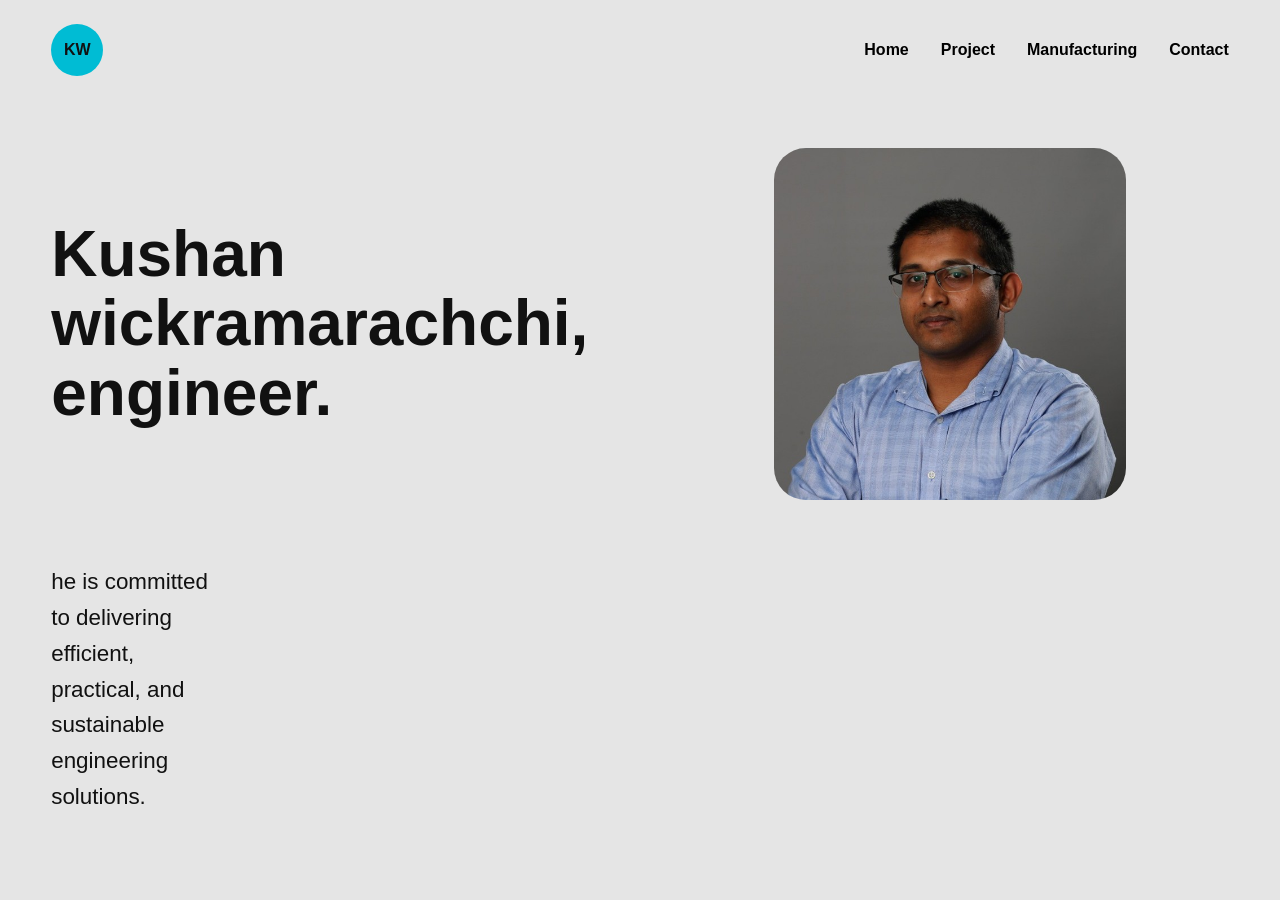
==== index.html @ 18131a26 "made some changes to CSS to keep the navigation consistant except for projects page, this I will lea" ====
<!DOCTYPE html>
<title>Fist website</title>
<html lang="en">
<head>
  <meta charset="UTF-8">
  <meta name="viewport" content="width=device-width, initial-scale=1.0">
  <title>Kushan Wickramarachchi</title>
  <link rel="stylesheet" href="css/main.css">
</head>
<body>

  <!-- Header -->
  <header class="header">
    <div class="logo">KW</div>
    <nav>
      <ul class="nav-links">
        <li><a href="index.html">Home</a></li>
        <li><a href="projectpage.html">Project</a></li>
        <li><a href="manufacturing.html">Manufacturing</a></li>
        <li><a href="contact.html">Contact</a></li>
      </ul>
    </nav>
  </header>

  <!-- Hero Section -->
  <section class="hero">
    
    <div class="hero-left">
      <h1>
        Kushan <br>
        wickramarachchi,<br>
        engineer.
      </h1>
    </div>

    <div class="hero-center">
      <!-- Replace image.jpg with your image -->
      <img src="images/Portfolio Picture.jpg" alt="Kushan">
    </div>

    <div class="hero-right">
      <p>
        he is committed <br>
        to delivering <br>
        efficient, <br>
        practical, and <br>
        sustainable <br>
        engineering <br>
        solutions.
      </p>
    </div>

  </section>
  
</body>
</html>
---- css/main.css ----
/* ============================= */
/* Global Reset */
/* ============================= */

* {
  margin: 0;
  padding: 0;
  box-sizing: border-box;
}

body {
  background-color: #e5e5e5;
  font-family: Arial, Helvetica, sans-serif;
  color: #111;
}

/* Shared centered page wrapper effect */
.header,
.hero,
.manufacturing-container,
.contact-container,
.project-container {
  width: min(92%, 75rem);
  margin-left: auto;
  margin-right: auto;
}

/* All images centered by default */
img {
  display: block;
  max-width: 100%;
  height: auto;
}

/* ============================= */
/* Header / Navigation */
/* ============================= */

.header {
  display: flex;
  justify-content: space-between;
  align-items: center;
  padding: 1.5rem 0;
  gap: 2rem;
}

.logo {
  background: #00bcd4;
  width: 3.25rem;
  height: 3.25rem;
  border-radius: 50%;
  display: flex;
  align-items: center;
  justify-content: center;
  font-weight: 700;
  flex-shrink: 0;
  overflow: hidden;
}

.logo img {
  width: 100%;
  height: 100%;
  object-fit: cover;
}

.nav-links {
  list-style: none;
  display: flex;
  gap: 2rem;
  align-items: center;
  justify-content: flex-end;
  flex-wrap: wrap;
}

.nav-links a {
  text-decoration: none;
  color: black;
  font-weight: 600;
}

.nav-links a:hover {
  opacity: 0.7;
}

/* ============================= */
/* Home Page Styles */
/* ============================= */

.hero {
  display: flex;
  justify-content: center;
  align-items: center;
  gap: 4rem;
  padding: 3rem 0 4rem;
  flex-wrap: wrap;
  min-height: 70vh;
}

.hero-left,
.hero-center,
.hero-right {
  flex: 1 1 18rem;
}

.hero-left h1 {
  font-size: clamp(2.25rem, 5vw, 4rem);
  font-weight: 700;
  line-height: 1.08;
}

.hero-center {
  display: flex;
  justify-content: center;
  align-items: center;
}

.hero-center img {
  width: min(100%, 22rem);
  border-radius: 2rem;
  object-fit: cover;
}

.hero-right {
  display: flex;
  align-items: center;
}

.hero-right p {
  font-size: clamp(1.1rem, 2vw, 1.4rem);
  line-height: 1.6;
}

/* ============================= */
/* Manufacturing Page Styles */
/* ============================= */

.manufacturing-container {
  background: #f5f5f5;
  padding: 2rem;
  margin-top: 1rem;
  margin-bottom: 2rem;
}

.manufacturing-title {
  font-size: 2rem;
  font-weight: 700;
  margin-bottom: 1.5rem;
}

.machine-section,
.section {
  margin-bottom: 2rem;
}

.machine-section h2,
.section h2 {
  margin-bottom: 0.75rem;
  font-size: 1.25rem;
  font-weight: 500;
}

.machine-box {
  display: flex;
  align-items: center;
  gap: 1.5rem;
  background: #d3d3d3;
  padding: 1rem;
  flex-wrap: wrap;
}

.machine-box img {
  width: clamp(10rem, 18vw, 13rem);
  aspect-ratio: 1 / 1;
  object-fit: cover;
  background: white;
  margin: 0 auto;
}

.machine-details,
.details {
  flex: 1 1 18rem;
  display: flex;
  align-items: center;
}

.machine-details ul,
.details ul {
  list-style: none;
}

.machine-details li,
.details li {
  margin-bottom: 0.4rem;
  font-size: 1rem;
  line-height: 1.5;
}

/* For older manufacturing page structure */
.container {
  width: min(92%, 75rem);
  margin: 1rem auto 2rem;
  background: #f5f5f5;
  padding: 1.5rem;
}

.nav {
  display: flex;
  justify-content: space-between;
  align-items: center;
  gap: 2rem;
  margin-bottom: 2rem;
}

.menu {
  display: flex;
  gap: 2rem;
  flex-wrap: wrap;
  justify-content: flex-end;
}

.menu a {
  text-decoration: none;
  color: black;
  font-weight: 600;
}

/* ============================= */
/* Contact Page */
/* ============================= */

.contact-container {
  background: #f5f5f5;
  padding: 2.5rem;
  margin-top: 1rem;
  margin-bottom: 2rem;
}

.contact-title {
  font-size: 2rem;
  font-weight: 700;
  margin-bottom: 1.5rem;
}

.contact-top {
  display: flex;
  justify-content: space-between;
  align-items: center;
  gap: 2rem;
  margin-bottom: 3rem;
  flex-wrap: wrap;
}

.social-links {
  display: flex;
  gap: 1rem;
  flex-wrap: wrap;
}

.social-btn {
  padding: 0.5rem 1rem;
  border-radius: 1.25rem;
  background: #d3d3d3;
  text-decoration: none;
  color: black;
  border: 0.0625rem solid #888;
}

.profile-image {
  display: flex;
  justify-content: center;
  align-items: center;
  flex: 0 1 14rem;
}

.profile-image img {
  width: min(100%, 14rem);
  aspect-ratio: 1 / 1;
  object-fit: cover;
  margin: 0 auto;
}

.email-title {
  margin-bottom: 1.5rem;
  font-size: 1.25rem;
  font-weight: 500;
}

.contact-form {
  display: flex;
  gap: 3rem;
  flex-wrap: wrap;
}

.form-left {
  display: flex;
  flex-direction: column;
  gap: 0.9rem;
  width: min(100%, 18rem);
}

.form-left label,
.form-right label {
  font-size: 1rem;
  margin-bottom: 0.2rem;
}

.form-left input {
  padding: 0.85rem 1rem;
  border-radius: 0.75rem;
  border: none;
  background: #d3d3d3;
  width: 100%;
}

.form-right {
  flex: 1 1 20rem;
  display: flex;
  flex-direction: column;
}

.form-right textarea {
  min-height: 13rem;
  padding: 1rem;
  border-radius: 0.75rem;
  border: none;
  background: #d3d3d3;
  resize: vertical;
  width: 100%;
}

.form-button {
  width: 100%;
  margin-top: 1.25rem;
}

.send-btn {
  display: inline-block;
  padding: 0.85rem 1.5rem;
  border: none;
  border-radius: 1.25rem;
  background: #00bcd4;
  color: black;
  font-weight: 700;
  cursor: pointer;
  transition: 0.2s ease;
}

.send-btn:hover {
  background: #0097a7;
}

/* ============================= */
/* Project Page */
/* ============================= */

.project-container {
  background: #f5f5f5;
  padding: 2rem;
  margin-top: 1rem;
  margin-bottom: 2rem;
}

.project-title {
  font-size: 2rem;
  font-weight: 700;
  margin-bottom: 2rem;
}

.project-row {
  display: flex;
  align-items: center;
  gap: 2rem;
  justify-content: space-between;
  flex-wrap: wrap;
  margin-bottom: 2.5rem;
}

.project-date {
  flex: 0 1 10rem;
  font-size: 1rem;
  color: #333;
}

.project-content {
  flex: 1 1 22rem;
}

.project-content h2 {
  font-size: 1.4rem;
  margin-bottom: 0.75rem;
}

.project-content p {
  line-height: 1.6;
  margin-bottom: 1rem;
}

.project-skills {
  display: flex;
  flex-wrap: wrap;
  gap: 0.75rem;
  align-items: center;
}

.project-skills button {
  padding: 0.45rem 0.9rem;
  border: none;
  border-radius: 999px;
  background: #d3d3d3;
  cursor: default;
}

.project-image {
  flex: 0 1 16rem;
  display: flex;
  justify-content: center;
}

.project-image img {
  width: min(100%, 16rem);
  border-radius: 1rem;
  object-fit: cover;
  margin: 0 auto;
}

/* ============================= */
/* Utility */
/* ============================= */

main {
  width: 100%;
}

h1, h2, h3, p {
  word-wrap: break-word;
}

/* ============================= */
/* Responsive */
/* ============================= */

@media (max-width: 56.25rem) {
  .header {
    flex-direction: column;
    align-items: center;
    text-align: center;
  }

  .nav-links {
    justify-content: center;
  }

  .nav,
  .contact-top,
  .machine-box,
  .project-row {
    flex-direction: column;
    align-items: center;
  }

  .menu {
    justify-content: center;
  }

  .hero {
    text-align: center;
    gap: 2rem;
  }

  .hero-right {
    justify-content: center;
  }

  .machine-details,
  .details,
  .form-right,
  .project-content {
    width: 100%;
  }

  .machine-details,
  .details,
  .project-content,
  .form-left,
  .form-right {
    text-align: center;
  }

  .project-skills {
    justify-content: center;
  }

  .form-button {
    text-align: center;
  }
}

@media (max-width: 37.5rem) {
  .header,
  .hero,
  .manufacturing-container,
  .contact-container,
  .project-container,
  .container {
    width: 94%;
  }

  .contact-container,
  .manufacturing-container,
  .project-container,
  .container {
    padding: 1.25rem;
  }

  .nav-links,
  .menu {
    gap: 1rem;
  }

  .hero-left h1 {
    font-size: clamp(2rem, 10vw, 3rem);
  }

  .hero-right p {
    font-size: 1rem;
  }
}
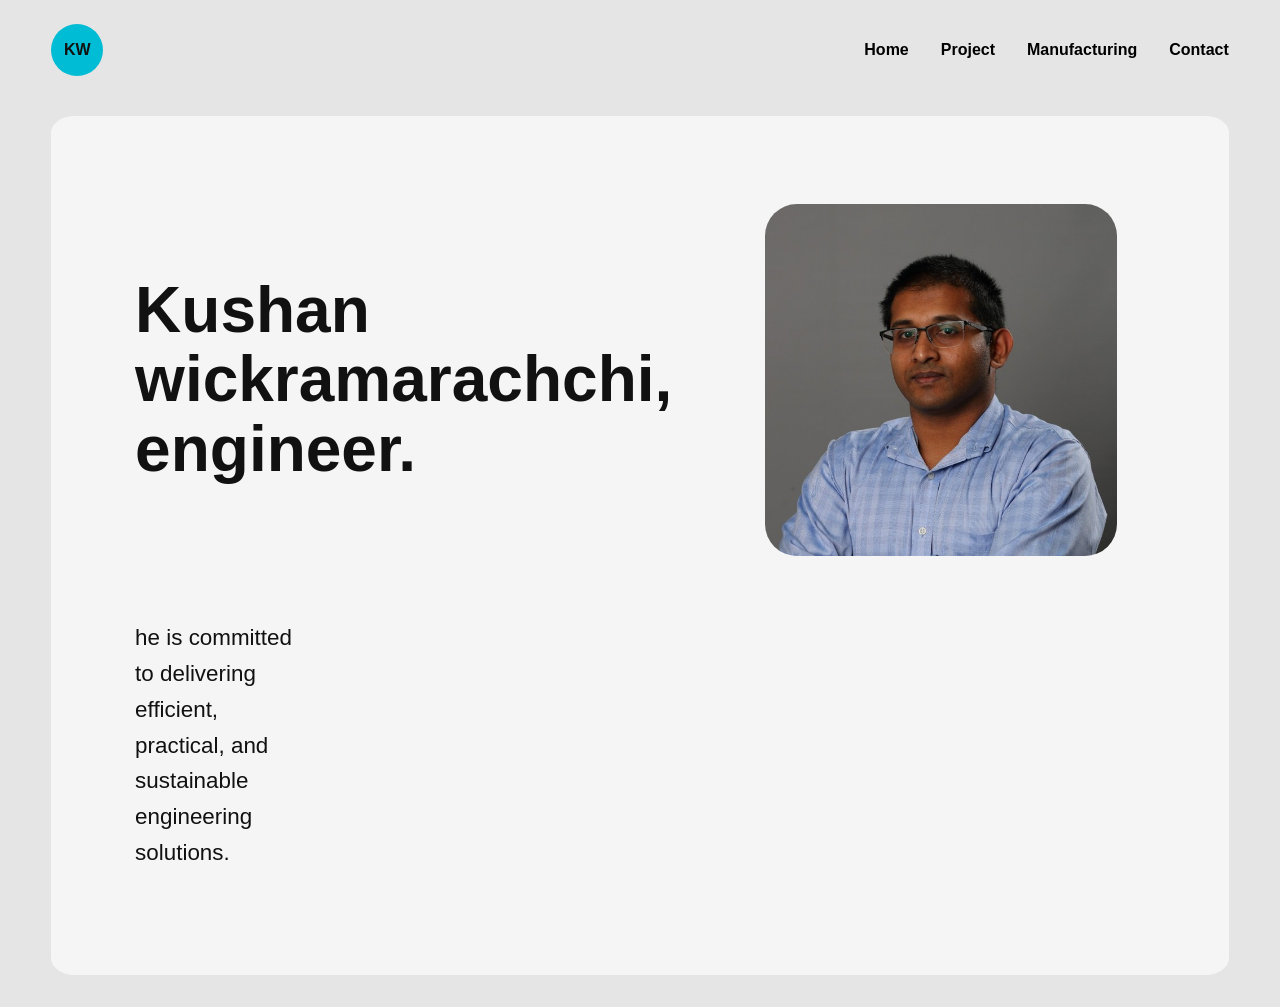
==== commit dccb82c2: "standardized all the web pages to same format" ====
--- a/index.html
+++ b/index.html
@@ -25,6 +25,7 @@
   </header>
 
   <!-- Hero Section -->
+   <div class ="contact-container">
   <section class="hero">
     
     <div class="hero-left">
@@ -53,6 +54,7 @@
     </div>
 
   </section>
+</div>
   
 </body>
 </html>
--- a/css/main.css
+++ b/css/main.css
@@ -231,6 +231,7 @@
 .contact-container {
   background: #f5f5f5;
   padding: 2.5rem;
+  border-radius: 2%;
   margin-top: 1rem;
   margin-bottom: 2rem;
 }
@@ -243,65 +244,69 @@
 
 .contact-top {
   display: flex;
-  justify-content: space-between;
-  align-items: center;
-  gap: 2rem;
-  margin-bottom: 3rem;
+  align-items: left;
+  flex-direction: column;
   flex-wrap: wrap;
 }
 
 .social-links {
   display: flex;
+  flex-direction: row;
+  width: 25%;
+  height: 25%;
   gap: 1rem;
-  flex-wrap: wrap;
-}
-
-.social-btn {
-  padding: 0.5rem 1rem;
-  border-radius: 1.25rem;
-  background: #d3d3d3;
-  text-decoration: none;
-  color: black;
-  border: 0.0625rem solid #888;
-}
+ }
+.social-links img{
+  object-fit: contain;
+  width: 100%;
+  height: 100%;
+ }
+
 
 .profile-image {
   display: flex;
   justify-content: center;
   align-items: center;
-  flex: 0 1 14rem;
+  flex: 0 1 25rem;
+  
 }
 
 .profile-image img {
-  width: min(100%, 14rem);
-  aspect-ratio: 1 / 1;
+  width: min(100%, 25rem);
+  aspect-ratio: 2 / 2;
   object-fit: cover;
   margin: 0 auto;
+  border-radius: 50%;
 }
 
 .email-title {
   margin-bottom: 1.5rem;
   font-size: 1.25rem;
   font-weight: 500;
+  text-align: center;
 }
 
 .contact-form {
-  display: flex;
-  gap: 3rem;
-  flex-wrap: wrap;
-}
-
-.form-left {
-  display: flex;
-  flex-direction: column;
-  gap: 0.9rem;
-  width: min(100%, 18rem);
-}
-
-.form-left label,
-.form-right label {
-  font-size: 1rem;
-  margin-bottom: 0.2rem;
+  
+  text-align: center;
+  gap: 5vw;
+  
+}
+.message {
+  min-width: 50%;
+  min-height: auto;
+}
+
+
+.message textarea {
+  min-height: 100%;
+  min-width: 50%;
+  padding: 1rem;
+  border-radius: 0.75rem;
+  border: none;
+  background: #d3d3d3;
+  resize: vertical;
+  width: 100%;
 }
 
 .form-left input {
@@ -312,11 +317,6 @@
   width: 100%;
 }
 
-.form-right {
-  flex: 1 1 20rem;
-  display: flex;
-  flex-direction: column;
-}
 
 .form-right textarea {
   min-height: 13rem;
@@ -324,7 +324,6 @@
   border-radius: 0.75rem;
   border: none;
   background: #d3d3d3;
-  resize: vertical;
   width: 100%;
 }
 
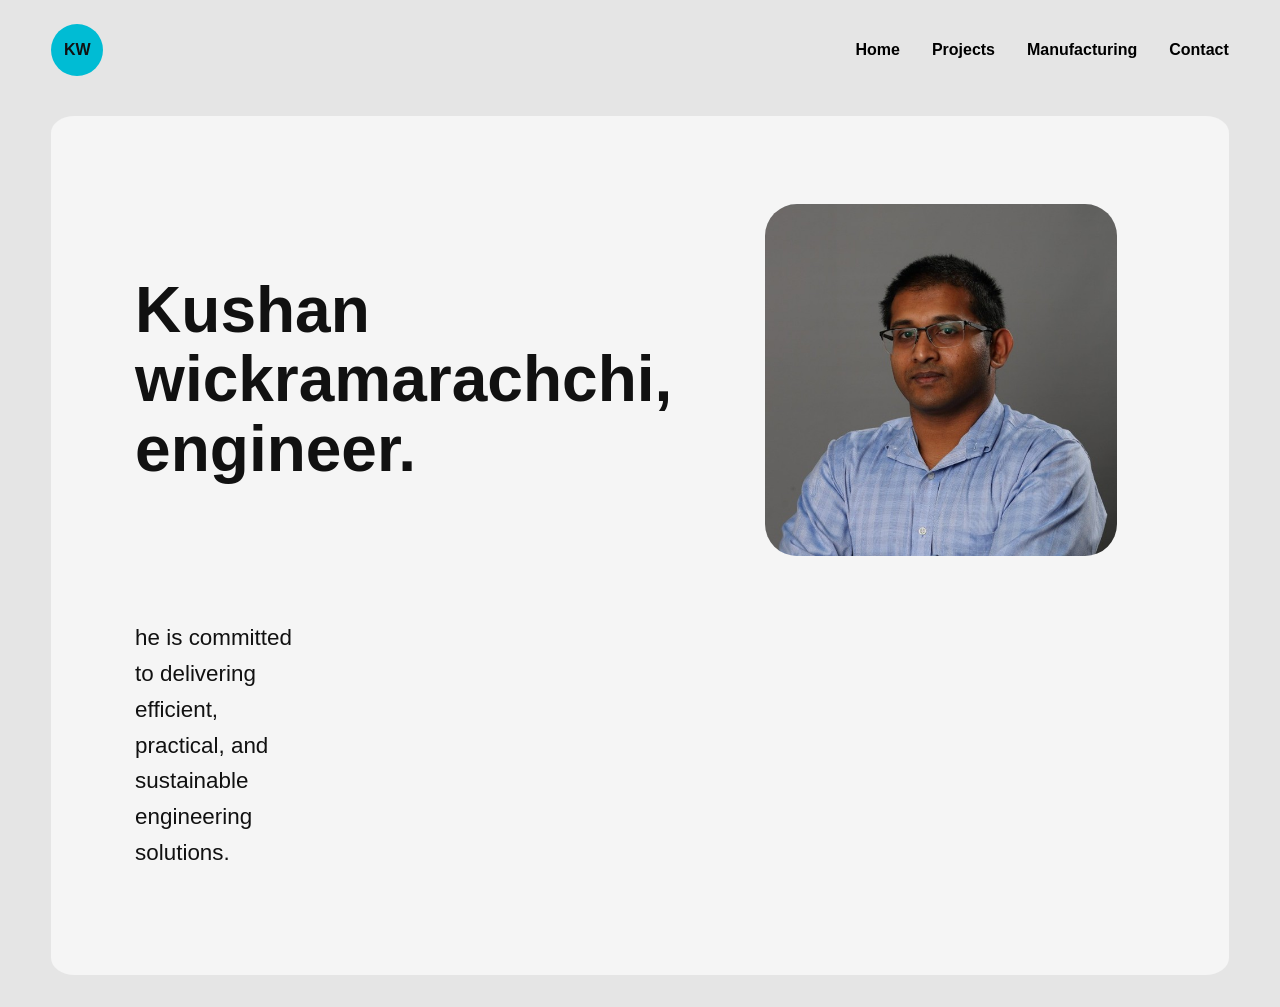
==== commit 08b7238e: "made project in naviation projects" ====
--- a/index.html
+++ b/index.html
@@ -3,7 +3,28 @@
 <!DOCTYPE html>
 <title>Fist website</title>
 <html lang="en">
-<head>
+<head><style>
+.fade-up {
+  opacity: 0;
+  transform: translateY(40px);
+  animation: fadeUp 1s ease forwards;
+}
+
+.fade-up:nth-child(1) {
+  animation-delay: 0.2s;
+}
+
+.fade-up:nth-child(2) {
+  animation-delay: 0.6s;
+}
+
+@keyframes fadeUp {
+  to {
+    opacity: 1;
+    transform: translateY(0);
+  }
+}
+</style>
   <meta charset="UTF-8">
   <meta name="viewport" content="width=device-width, initial-scale=1.0">
   <title>Kushan Wickramarachchi</title>
@@ -17,7 +38,7 @@
     <nav>
       <ul class="nav-links">
         <li><a href="index.html">Home</a></li>
-        <li><a href="projectpage.html">Project</a></li>
+        <li><a href="projectpage.html">Projects</a></li>
         <li><a href="manufacturing.html">Manufacturing</a></li>
         <li><a href="contact.html">Contact</a></li>
       </ul>
@@ -29,7 +50,7 @@
   <section class="hero">
     
     <div class="hero-left">
-      <h1>
+      <h1 class="fade-up">
         Kushan <br>
         wickramarachchi,<br>
         engineer.
--- a/css/main.css
+++ b/css/main.css
@@ -522,5 +522,27 @@
 
   .hero-right p {
     font-size: 1rem;
-  }
-}+  }<style>
+.fade-up {
+  opacity: 0;
+  transform: translateY(40px);
+  animation: fadeUp 1s ease forwards;
+}
+
+.fade-up:nth-child(1) {
+  animation-delay: 0.2s;
+}
+
+.fade-up:nth-child(2) {
+  animation-delay: 0.6s;
+}
+
+@keyframes fadeUp {
+  to {
+    opacity: 1;
+    transform: translateY(0);
+  }
+}
+</style>
+  
+}
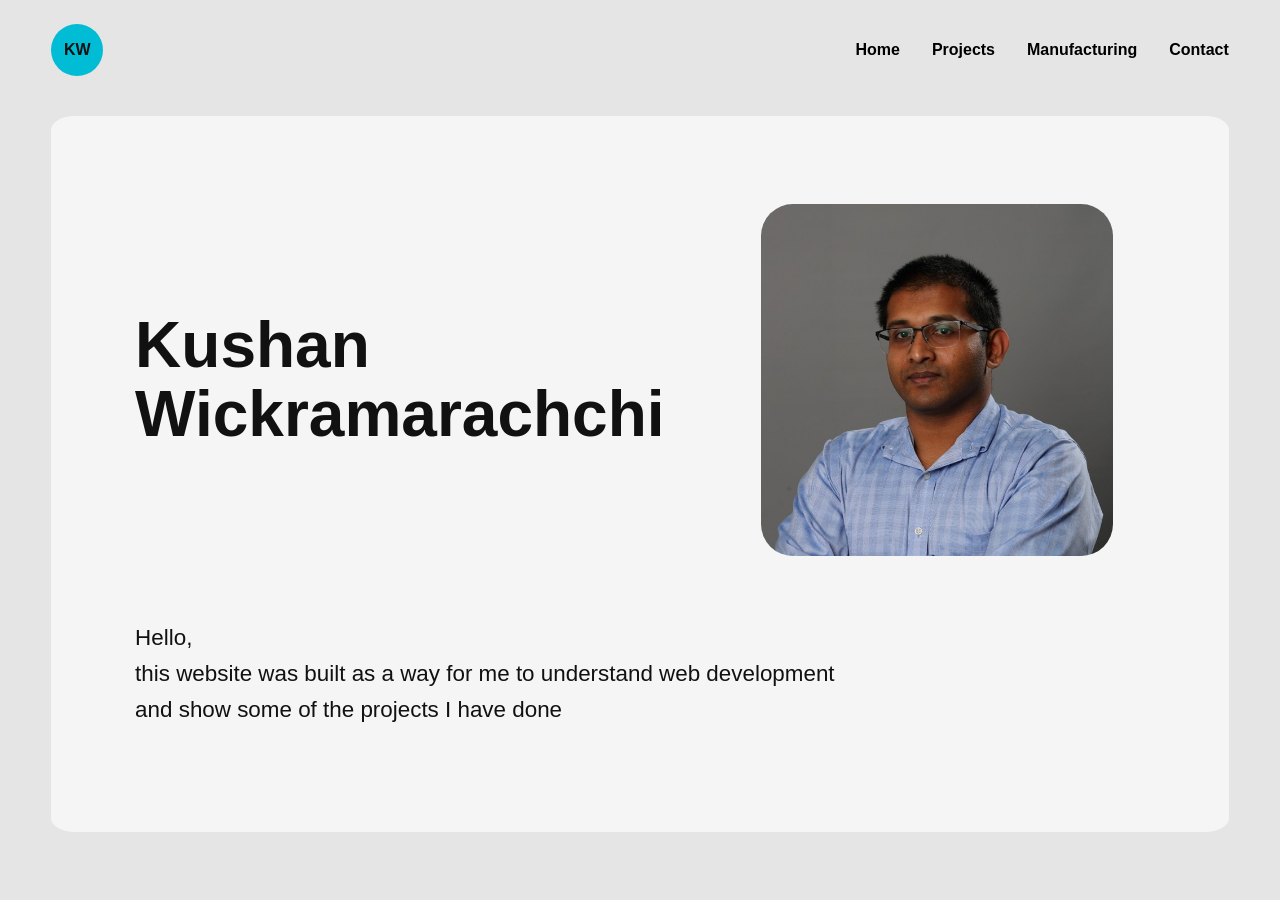
==== commit 8c0859b6: "I edit the index page made it simpler" ====
--- a/index.html
+++ b/index.html
@@ -52,8 +52,8 @@
     <div class="hero-left">
       <h1 class="fade-up">
         Kushan <br>
-        wickramarachchi,<br>
-        engineer.
+        Wickramarachchi<br>
+        
       </h1>
     </div>
 
@@ -64,13 +64,10 @@
 
     <div class="hero-right">
       <p>
-        he is committed <br>
-        to delivering <br>
-        efficient, <br>
-        practical, and <br>
-        sustainable <br>
-        engineering <br>
-        solutions.
+        Hello, <br>
+        this website was built as a way for me to understand web development <br>
+        and show some of the projects I have done <br>
+        
       </p>
     </div>
 
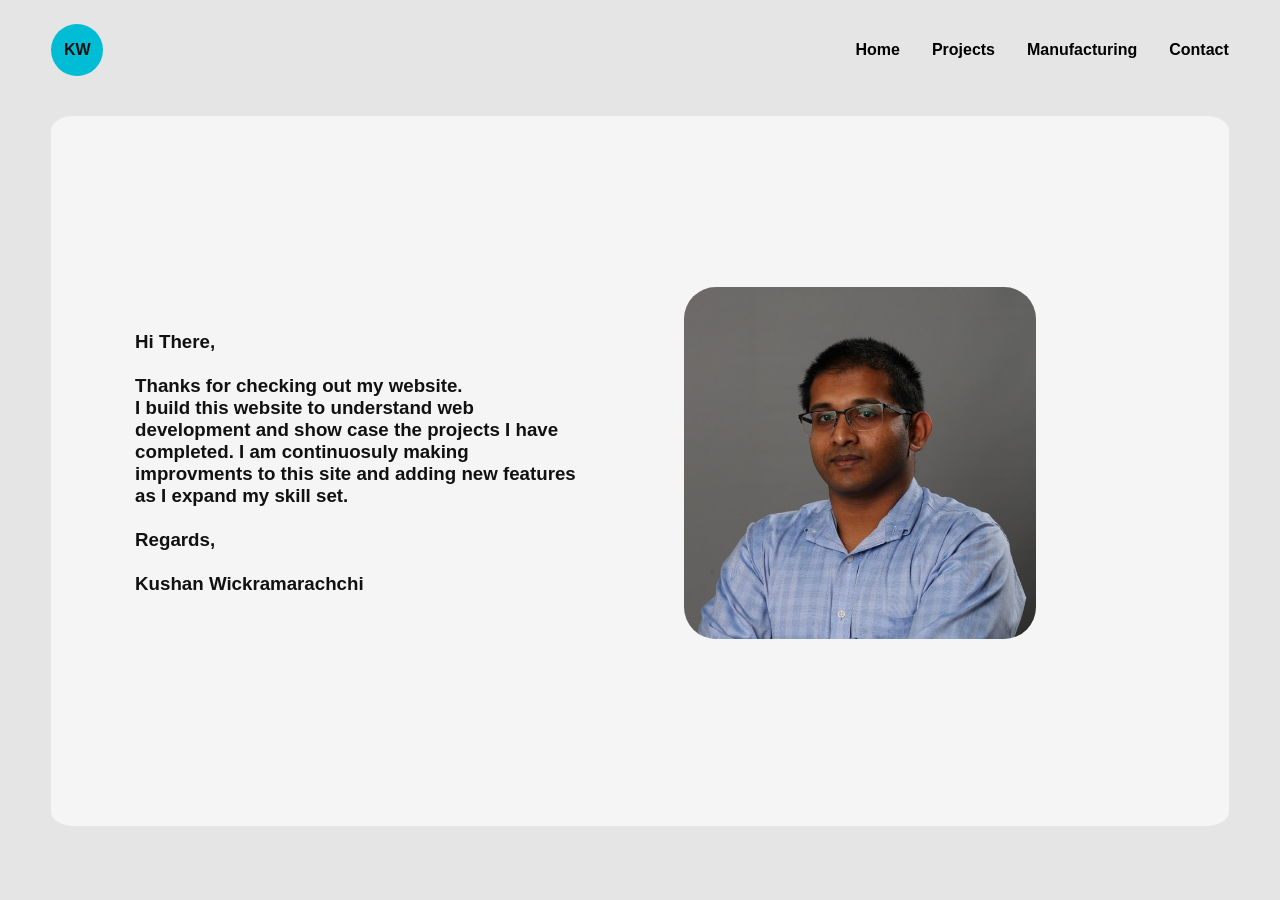
==== commit 4595d0c4: "fixed the format and made it ready to be uploaded" ====
--- a/index.html
+++ b/index.html
@@ -50,11 +50,24 @@
   <section class="hero">
     
     <div class="hero-left">
-      <h1 class="fade-up">
-        Kushan <br>
-        Wickramarachchi<br>
-        
-      </h1>
+      <h3 class="fade-up">
+        Hi There, <br><br>
+        Thanks for checking out my website.    
+        <br>I build this website to understand 
+        web development and show case 
+        the projects I have completed. I am 
+        continuosuly making improvments to 
+        this site and adding new features as 
+        I expand my skill set. <br><br>
+        Regards, <br><br>
+        Kushan Wickramarachchi
+      </h3>
+      <h3>
+        <p>
+          
+          
+        </p>
+      </h3>
     </div>
 
     <div class="hero-center">
@@ -62,14 +75,10 @@
       <img src="images/Portfolio Picture.jpg" alt="Kushan">
     </div>
 
-    <div class="hero-right">
-      <p>
-        Hello, <br>
-        this website was built as a way for me to understand web development <br>
-        and show some of the projects I have done <br>
-        
-      </p>
+    <div class="profile-right">
+      
     </div>
+
 
   </section>
 </div>
--- a/css/main.css
+++ b/css/main.css
@@ -522,7 +522,9 @@
 
   .hero-right p {
     font-size: 1rem;
-  }<style>
+  }
+  
+ 
 .fade-up {
   opacity: 0;
   transform: translateY(40px);
@@ -543,6 +545,6 @@
     transform: translateY(0);
   }
 }
-</style>
+
   
 }
